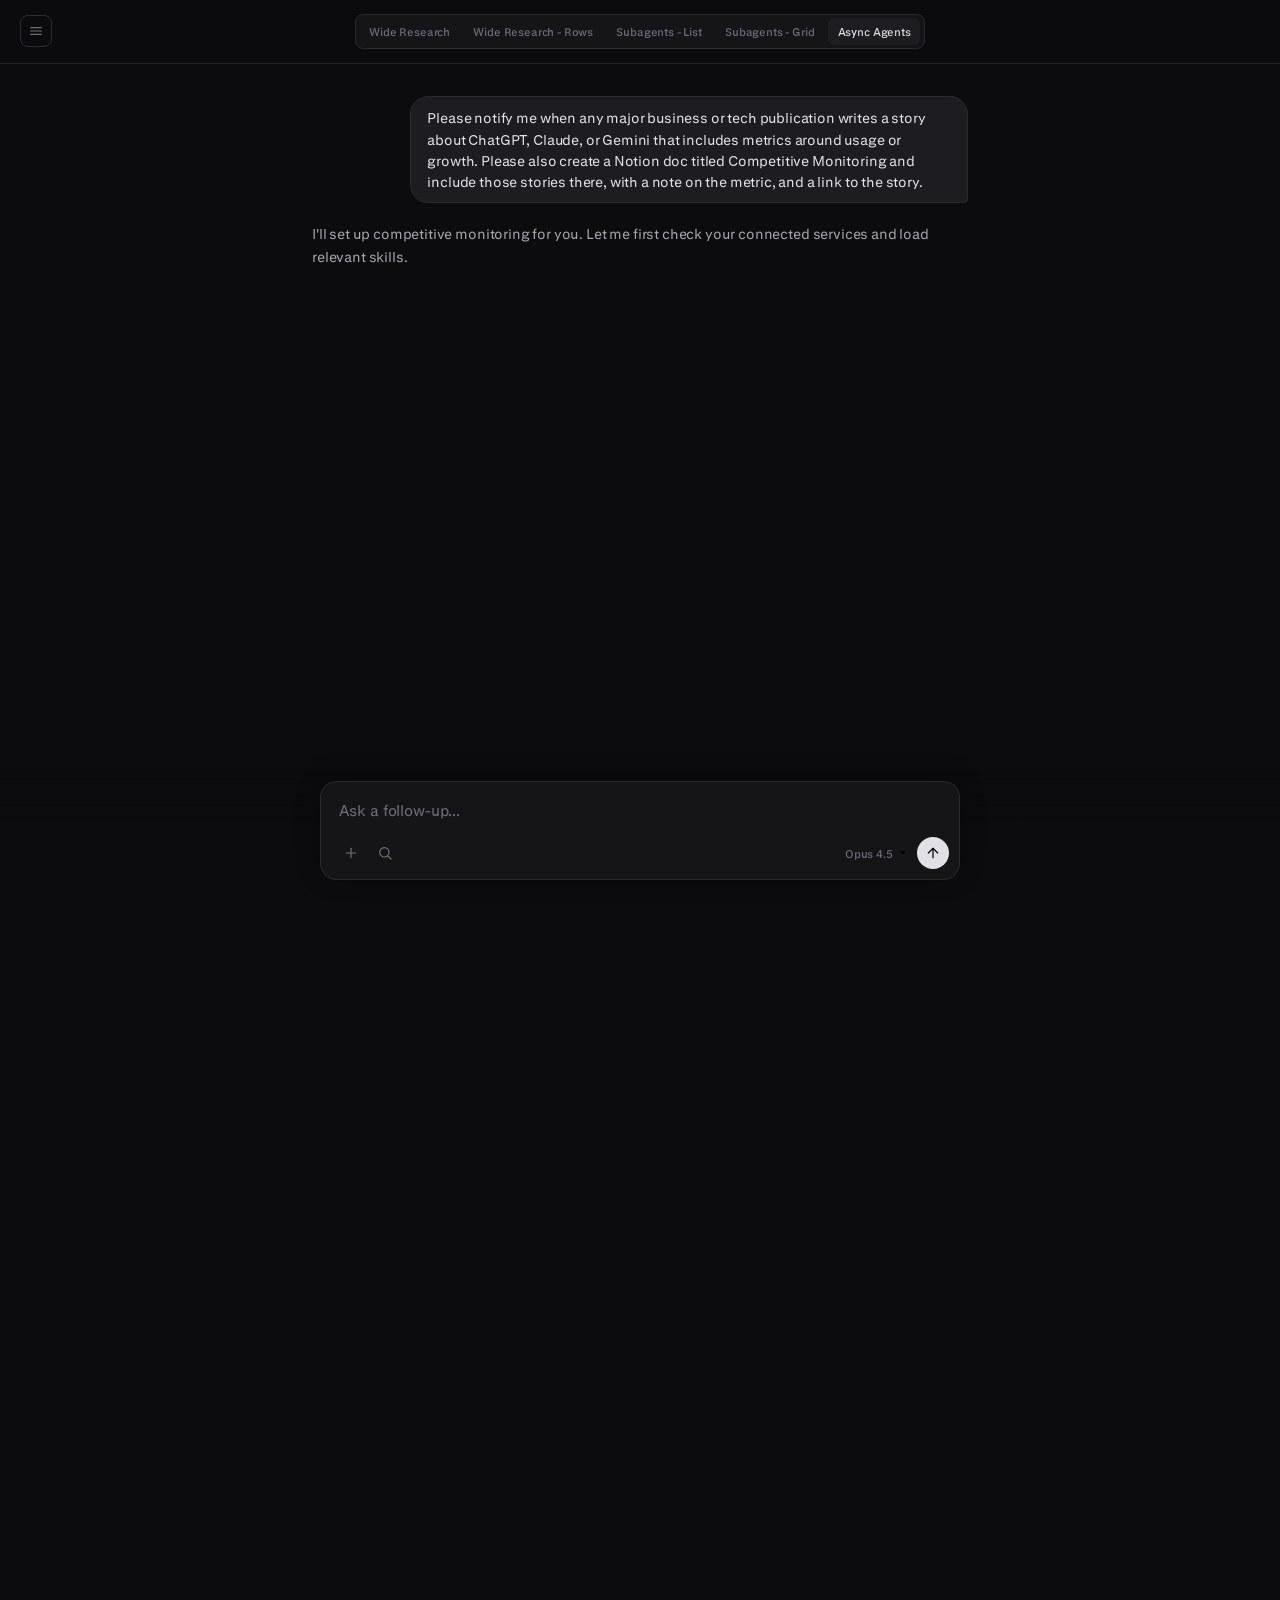
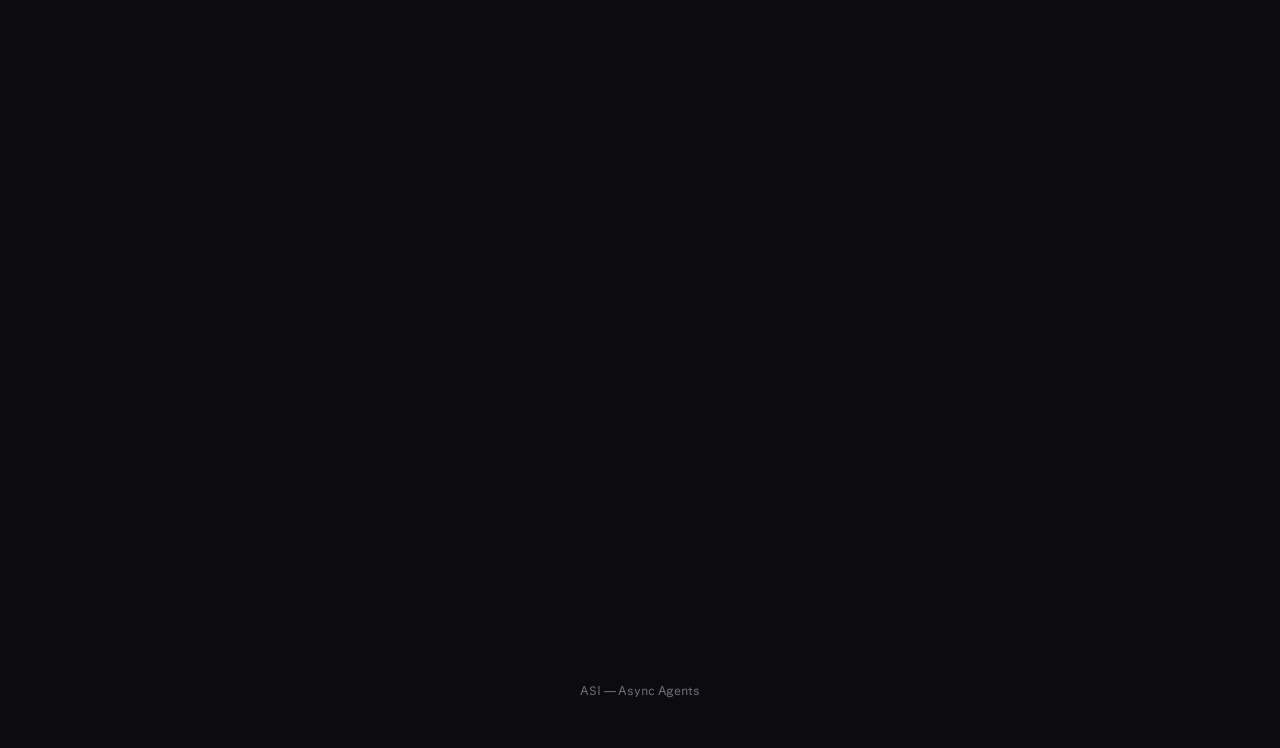
==== asi-async.html @ 95da2f2d "Initial commit: AGI animations project Static site with ASI animation variants, custom Perplexity fo" ====
<!DOCTYPE html>
<html lang="en">
<head>
  <meta charset="UTF-8">
  <meta name="viewport" content="width=device-width, initial-scale=1.0">
  <title>ASI — Async Agents</title>
  <link rel="stylesheet" href="css/styles.css">
  <style>
    :root {
      --bg: #0c0c0f;
      --surface: #151518;
      --surface-raised: #1c1c21;
      --border: #2a2a32;
      --border-subtle: #222228;
      --text: #e0e0e6;
      --text-secondary: #a4a4b0;
      --text-muted: #6e6e80;
      --green: #3dba72;
      --green-text: #6dcea0;
      --accent: #b8b8c0;
      --font-body: 'PPLX Sans', -apple-system, BlinkMacSystemFont, sans-serif;
      --font-mono: 'PPLX Mono', 'SF Mono', monospace;
    }

    *, *::before, *::after { margin: 0; padding: 0; box-sizing: border-box; }

    body {
      font-family: var(--font-body);
      letter-spacing: -0.01em;
      background: var(--bg);
      color: var(--text);
      line-height: 1.6;
      -webkit-font-smoothing: antialiased;
    }

    /* --- Nav Bar --- */
    .asi-topbar {
      position: fixed; top: 0; left: 0; right: 0; z-index: 100;
      display: flex; align-items: center; justify-content: center;
      padding: 0.85rem 1.25rem;
      background: rgba(12, 12, 15, 0.85);
      backdrop-filter: blur(12px); -webkit-backdrop-filter: blur(12px);
      border-bottom: 1px solid var(--border-subtle);
    }
    .menu-btn {
      width: 32px; height: 32px;
      display: flex; align-items: center; justify-content: center;
      background: none; border: 1px solid var(--border);
      border-radius: 8px; cursor: pointer; padding: 0;
      transition: border-color 0.15s ease;
    }
    .menu-btn:hover { border-color: var(--text-muted); }
    .menu-btn svg {
      width: 16px; height: 16px;
      stroke: var(--text-muted); fill: none;
      stroke-width: 1.8; stroke-linecap: round; stroke-linejoin: round;
    }
    .menu-dropdown {
      position: absolute;
      top: calc(100% + 0.5rem); left: 0;
      background: var(--surface); border: 1px solid var(--border);
      border-radius: 10px; padding: 0.35rem;
      display: flex; flex-direction: column; min-width: 160px;
      opacity: 0; transform: translateY(-4px); pointer-events: none;
      transition: opacity 0.2s ease, transform 0.2s ease;
      box-shadow: 0 8px 24px rgba(0,0,0,0.4);
      z-index: 200;
    }
    .menu-dropdown.open { opacity: 1; transform: translateY(0); pointer-events: auto; }
    .menu-dropdown a {
      font-size: 0.78rem; font-weight: 500;
      color: var(--text-secondary); text-decoration: none;
      padding: 0.5rem 0.65rem; border-radius: 6px;
      transition: background 0.12s ease, color 0.12s ease;
    }
    .menu-dropdown a:hover { background: var(--surface-raised); color: var(--text); }
    .view-toggle { display: flex; gap: 0.25rem; background: var(--surface); border: 1px solid var(--border); border-radius: 8px; padding: 0.2rem; }
    .view-toggle a { font-size: 0.68rem; font-weight: 500; color: var(--text-muted); text-decoration: none; padding: 0.3rem 0.6rem; border-radius: 6px; transition: color 0.15s ease, background 0.15s ease; }
    .view-toggle a:hover { color: var(--text-secondary); }
    .view-toggle a.active { background: var(--surface-raised); color: var(--text); }

    /* --- Layout --- */
    .asi-container { max-width: 720px; margin: 0 auto; padding: 6rem 2rem 12rem; }

    /* --- Phase visibility --- */
    .phase { opacity: 0; transform: translateY(8px); transition: opacity 0.5s ease, transform 0.5s ease; pointer-events: none; }
    .phase.visible { opacity: 1; transform: translateY(0); pointer-events: auto; }
    .phase + .phase { margin-top: 1.25rem; }

    /* --- Chat Bubble (user, right-aligned) --- */
    .chat-bubble-row { display: flex; justify-content: flex-end; }
    .chat-bubble {
      background: var(--surface-raised); border: 1px solid var(--border);
      border-radius: 18px 18px 4px 18px; padding: 0.65rem 1rem; max-width: 85%;
      font-size: 0.88rem; font-weight: 400; line-height: 1.5; color: var(--text);
    }
    .chat-bubble.reply { font-size: 0.82rem; padding: 0.5rem 0.85rem; max-width: 60%; }

    /* --- Agent Message (left-aligned text blocks) --- */
    .agent-msg {
      font-size: 0.85rem; line-height: 1.65; color: var(--text-secondary);
    }
    .agent-msg p { margin: 0.35rem 0; }
    .agent-msg p:first-child { margin-top: 0; }
    .agent-msg strong { color: var(--text); font-weight: 600; }

    /* --- Agent Group (CoT) --- */
    .agent-group {
      opacity: 0; transform: translateY(6px);
      transition: opacity 0.35s ease, transform 0.35s ease;
    }
    .agent-group.visible { opacity: 1; transform: translateY(0); }
    .agent-group.completed { opacity: 0.45; transition: opacity 0.5s ease; }
    .agent-group-header {
      display: flex; align-items: center; gap: 0.45rem;
      padding: 0.5rem 0; font-size: 0.82rem; cursor: pointer; position: relative;
    }
    .ag-spinner-wrap {
      width: 16px; display: flex; align-items: center; justify-content: center;
      flex-shrink: 0; transition: opacity 0.3s ease;
    }
    .ag-check {
      color: var(--green); font-weight: 600; font-size: 0.78rem;
      width: 16px; text-align: center; flex-shrink: 0;
      opacity: 0; position: absolute; transition: opacity 0.3s ease;
    }
    .agent-group.completed .ag-check { opacity: 1; position: static; }
    .agent-group.completed .ag-spinner-wrap { opacity: 0; width: 0; overflow: hidden; }
    .ag-label { font-weight: 600; color: var(--text); }
    .agent-group.visible:not(.completed) .ag-label {
      background: linear-gradient(90deg,
        var(--text) 0%, var(--text) 35%,
        var(--text-muted) 50%,
        var(--text) 65%, var(--text) 100%);
      background-size: 300% 100%;
      -webkit-background-clip: text; background-clip: text;
      -webkit-text-fill-color: transparent;
      animation: textShimmer 2.4s linear infinite;
    }
    .agent-group.completed .ag-label {
      background: none; -webkit-text-fill-color: var(--text); animation: none;
    }
    .ag-task {
      color: var(--text-muted); flex: 1; min-width: 0;
      overflow: hidden; text-overflow: ellipsis; white-space: nowrap;
    }
    .ag-chevron {
      width: 12px; height: 12px; stroke: var(--text-muted); fill: none;
      stroke-width: 2; stroke-linecap: round; stroke-linejoin: round;
      flex-shrink: 0; transition: transform 0.3s cubic-bezier(0.4, 0, 0.2, 1);
    }
    .agent-group.expanded .ag-chevron { transform: rotate(90deg); }

    .agent-group-body {
      margin-left: 7px; padding-left: 1rem;
      border-left: 1px solid var(--border);
      display: grid; grid-template-rows: 0fr; opacity: 0;
      transition: grid-template-rows 0.4s ease, opacity 0.35s ease, padding 0.4s ease;
      padding-top: 0; padding-bottom: 0;
    }
    .agent-group-body-inner { overflow: hidden; }
    .agent-group.expanded .agent-group-body {
      grid-template-rows: 1fr; opacity: 1;
      padding-top: 0.15rem; padding-bottom: 0.4rem;
    }
    .agent-group.completed .agent-group-body { opacity: 0.6; }

    .ag-step {
      display: flex; align-items: center; gap: 0.4rem;
      padding: 0.2rem 0; font-size: 0.75rem;
      opacity: 0; transition: opacity 0.3s ease; position: relative;
    }
    .ag-step.visible { opacity: 1; }
    .ag-step.completed { opacity: 0.5; }
    .ag-step-spinner-wrap {
      width: 14px; display: flex; align-items: center; justify-content: center;
      flex-shrink: 0; transition: opacity 0.3s ease;
    }
    .ag-step-check {
      color: var(--green); font-weight: 600; font-size: 0.72rem;
      width: 14px; text-align: center; flex-shrink: 0;
      opacity: 0; position: absolute; transition: opacity 0.3s ease;
    }
    .ag-step.completed .ag-step-check { opacity: 1; position: static; }
    .ag-step.completed .ag-step-spinner-wrap { opacity: 0; width: 0; overflow: hidden; }
    .ag-step-text { font-family: var(--font-mono); color: var(--text-muted); }

    /* --- Auth Card --- */
    .auth-card {
      background: var(--surface); border: 1px solid var(--border);
      border-radius: 12px; padding: 1rem 1.15rem;
    }
    .auth-card p {
      font-size: 0.82rem; line-height: 1.55; color: var(--text-secondary);
      margin: 0 0 0.65rem;
    }
    .auth-card-btn {
      display: inline-flex; align-items: center; gap: 0.4rem;
      font-size: 0.78rem; font-weight: 600; color: var(--text);
      background: var(--surface-raised); border: 1px solid var(--border);
      border-radius: 8px; padding: 0.5rem 1rem; cursor: pointer;
      transition: border-color 0.15s ease, background 0.15s ease;
      margin-bottom: 0.75rem;
    }
    .auth-card-btn:hover { border-color: var(--text-muted); }
    .auth-card-btn svg {
      width: 14px; height: 14px; stroke: var(--text-muted); fill: none;
      stroke-width: 2; stroke-linecap: round; stroke-linejoin: round;
    }
    .auth-card-btn.connected { border-color: var(--green); color: var(--green-text); }
    .auth-card-btn.connected .auth-btn-check { display: inline; }
    .auth-card-btn .auth-btn-check { display: none; color: var(--green); font-weight: 600; font-size: 0.78rem; }
    .auth-card-list {
      font-size: 0.75rem; color: var(--text-muted); line-height: 1.6;
      margin: 0; padding-left: 1rem; list-style: none;
    }
    .auth-card-list li { position: relative; padding-left: 0.25rem; margin: 0.2rem 0; }
    .auth-card-list li::before { content: '\2022'; position: absolute; left: -0.75rem; color: var(--border); }

    /* --- Sleep / Pause Indicator --- */
    .sleep-indicator {
      display: flex; align-items: center; gap: 0.5rem;
      padding: 0.65rem 0.85rem;
      background: var(--surface); border: 1px solid var(--border);
      border-radius: 10px; font-size: 0.75rem;
    }
    .sleep-indicator-icon {
      width: 20px; height: 20px; flex-shrink: 0;
      display: flex; align-items: center; justify-content: center;
    }
    .sleep-indicator-icon svg {
      width: 14px; height: 14px;
      stroke: var(--text-muted); fill: none;
      stroke-width: 1.8; stroke-linecap: round; stroke-linejoin: round;
    }
    .sleep-indicator-text {
      font-family: var(--font-mono); color: var(--text-muted); font-size: 0.72rem;
    }
    .sleep-indicator-text em { font-style: normal; color: var(--text-secondary); }

    /* --- Metrics Block --- */
    .metrics-block {
      background: var(--surface); border: 1px solid var(--border);
      border-radius: 10px; padding: 0.75rem 0.95rem;
    }
    .metrics-title {
      font-size: 0.72rem; font-weight: 600; color: var(--text-secondary);
      margin-bottom: 0.4rem; text-transform: uppercase; letter-spacing: 0.04em;
    }
    .metrics-row {
      display: flex; align-items: baseline; gap: 0.5rem;
      padding: 0.2rem 0; font-size: 0.78rem;
    }
    .metrics-label { font-weight: 600; color: var(--text); min-width: 70px; }
    .metrics-value { color: var(--text-muted); font-family: var(--font-mono); font-size: 0.72rem; }

    /* --- Time Break --- */
    .time-break {
      display: flex; align-items: center; justify-content: center; gap: 0.5rem;
      padding: 2rem 0; color: var(--text-muted); font-size: 0.68rem;
      font-family: var(--font-mono);
    }
    .time-break::before, .time-break::after { content: ''; width: 40px; height: 1px; background: var(--border); }

    /* --- Unread Divider --- */
    .unread-divider {
      display: flex; align-items: center; gap: 0.75rem; margin: 0.5rem 0;
    }
    .unread-divider::before, .unread-divider::after { content: ''; flex: 1; height: 1px; background: #3d6b99; }
    .unread-badge {
      font-size: 0.68rem; font-weight: 600; color: #7aafdf; white-space: nowrap;
      padding: 0.2rem 0.6rem; border-radius: 10px;
      background: rgba(61, 107, 153, 0.15); border: 1px solid rgba(61, 107, 153, 0.3);
    }

    /* --- Timestamp Header --- */
    .timestamp-header {
      font-size: 0.68rem; font-weight: 500; color: var(--text-muted);
      font-family: var(--font-mono); padding: 0.5rem 0 0.25rem; letter-spacing: 0.02em;
    }

    /* --- Agent Entry Header (wake) --- */
    .agent-entry-header {
      display: flex; align-items: center; gap: 0.5rem; margin-bottom: 0.35rem;
    }
    .agent-avatar {
      width: 22px; height: 22px; border-radius: 6px;
      background: var(--surface-raised); border: 1px solid var(--border);
      display: flex; align-items: center; justify-content: center;
    }
    .agent-avatar svg { width: 12px; height: 12px; stroke: var(--text-muted); fill: none; stroke-width: 2; stroke-linecap: round; stroke-linejoin: round; }
    .agent-entry-name { font-size: 0.75rem; font-weight: 600; color: var(--text); }
    .agent-entry-badge {
      font-size: 0.58rem; font-weight: 500; color: var(--green-text);
      background: rgba(61, 186, 114, 0.1); border: 1px solid rgba(61, 186, 114, 0.2);
      border-radius: 4px; padding: 0.08rem 0.3rem;
    }

    /* --- Document Artifact --- */
    .doc-artifact {
      background: var(--surface); border: 1px solid var(--border);
      border-radius: 14px; overflow: hidden;
      transition: border-color 0.2s ease; cursor: pointer;
    }
    .doc-artifact:hover { border-color: var(--text-muted); }
    .doc-artifact-header {
      display: flex; align-items: center; gap: 0.65rem;
      padding: 0.85rem 1rem; border-bottom: 1px solid var(--border);
    }
    .doc-artifact-icon {
      width: 36px; height: 36px; border-radius: 8px;
      background: #2b2b35; display: flex; align-items: center; justify-content: center; flex-shrink: 0;
    }
    .doc-artifact-icon svg { width: 18px; height: 18px; fill: var(--text-secondary); }
    .doc-artifact-meta { flex: 1; min-width: 0; }
    .doc-artifact-title { font-size: 0.82rem; font-weight: 600; color: var(--text); line-height: 1.3; }
    .doc-artifact-subtitle { font-size: 0.68rem; color: var(--text-muted); margin-top: 0.1rem; }
    .doc-artifact-open {
      font-size: 0.68rem; font-weight: 500; color: var(--text-muted);
      padding: 0.3rem 0.6rem; border: 1px solid var(--border); border-radius: 6px;
      background: transparent; cursor: pointer; flex-shrink: 0;
      transition: color 0.15s ease, border-color 0.15s ease;
    }
    .doc-artifact-open:hover { color: var(--text-secondary); border-color: var(--text-muted); }
    .doc-artifact-preview {
      padding: 1rem 1.15rem 1.15rem; max-height: 280px;
      overflow: hidden; position: relative;
    }
    .doc-artifact-preview::after {
      content: ''; position: absolute; bottom: 0; left: 0; right: 0;
      height: 60px; background: linear-gradient(to top, var(--surface) 10%, transparent);
      pointer-events: none;
    }
    .doc-preview-content { font-size: 0.75rem; line-height: 1.7; color: var(--text-secondary); }
    .doc-preview-content h4 { font-size: 0.82rem; font-weight: 600; color: var(--text); margin: 0 0 0.35rem; }
    .doc-preview-content p { margin: 0.35rem 0; }
    .doc-preview-content .doc-table {
      width: 100%; border-collapse: collapse; margin: 0.5rem 0; font-size: 0.7rem;
    }
    .doc-preview-content .doc-table th {
      text-align: left; padding: 0.35rem 0.5rem; font-weight: 600;
      color: var(--text-muted); border-bottom: 1px solid var(--border);
      font-size: 0.65rem; text-transform: uppercase; letter-spacing: 0.04em;
    }
    .doc-preview-content .doc-table td {
      padding: 0.3rem 0.5rem; border-bottom: 1px solid var(--border-subtle);
      color: var(--text-secondary); font-size: 0.72rem;
    }
    .doc-preview-content .doc-table td:first-child { color: var(--text); font-weight: 500; }
    .doc-preview-content .metric-highlight {
      color: var(--green-text); font-family: var(--font-mono); font-size: 0.7rem;
    }

    /* --- Answer (blur-reveal) --- */
    .answer-text { font-size: 0.85rem; line-height: 1.7; color: var(--text-secondary); }
    .answer-text .word { display: inline; animation: wordReveal 0.25s ease-out forwards; }
    @keyframes wordReveal { from { opacity: 0; filter: blur(4px); } to { opacity: 1; filter: blur(0); } }
    .answer-text strong { color: var(--text); font-weight: 600; }

    /* --- Bottom Search Bar --- */
    .search-bar {
      position: fixed; bottom: 0; left: 0; right: 0; z-index: 100;
      padding: 0.75rem 1.25rem 1.25rem;
      background: linear-gradient(to top, var(--bg) 60%, transparent);
      display: flex; justify-content: center;
    }
    .search-bar-inner {
      width: 100%; max-width: 640px;
      background: var(--surface); border: 1px solid var(--border);
      border-radius: 16px; display: flex; flex-direction: column;
      box-shadow: 0 -4px 24px rgba(0,0,0,0.3);
    }
    .search-bar-input { flex: 1; padding: 0.9rem 1.1rem 0.5rem; }
    .search-bar-input input {
      width: 100%; border: none; background: transparent;
      font-family: var(--font-body); font-size: 0.92rem;
      color: var(--text); outline: none; letter-spacing: -0.01em;
    }
    .search-bar-input input::placeholder { color: var(--text-muted); }
    .search-bar-footer { display: flex; align-items: center; justify-content: space-between; padding: 0.45rem 0.6rem 0.6rem 1rem; }
    .search-bar-left { display: flex; align-items: center; gap: 0.35rem; }
    .search-bar-right { display: flex; align-items: center; gap: 0.5rem; }
    .sb-icon-btn { width: 28px; height: 28px; display: flex; align-items: center; justify-content: center; border: none; background: transparent; color: var(--text-muted); cursor: pointer; border-radius: 50%; padding: 0; transition: color 0.15s ease, background 0.15s ease; }
    .sb-icon-btn svg { width: 16px; height: 16px; stroke: currentColor; fill: none; stroke-width: 1.8; stroke-linecap: round; stroke-linejoin: round; }
    .sb-icon-btn:hover { color: var(--text-secondary); background: var(--surface-raised); }
    .sb-model { font-size: 0.68rem; font-weight: 500; color: var(--text-muted); display: flex; align-items: center; gap: 0.3rem; cursor: pointer; }
    .sb-submit { width: 32px; height: 32px; border-radius: 50%; background: var(--text); color: var(--bg); border: none; display: flex; align-items: center; justify-content: center; cursor: pointer; transition: opacity 0.15s ease; flex-shrink: 0; }
    .sb-submit svg { width: 16px; height: 16px; stroke: currentColor; fill: none; stroke-width: 2; stroke-linecap: round; stroke-linejoin: round; }
    .sb-submit:hover { opacity: 0.8; }

    .asi-footer { text-align: center; padding: 3rem 2rem; color: var(--text-muted); font-size: 0.72rem; }

    @keyframes textShimmer { 0% { background-position: 200% 50%; } 100% { background-position: -100% 50%; } }

    @media (max-width: 640px) {
      .asi-container { padding: 4rem 1.25rem 6rem; }
      .chat-bubble { font-size: 0.82rem; max-width: 92%; }
    }
  </style>
</head>
<body>

  <nav class="asi-topbar">
    <div style="position: absolute; left: 1.25rem; top: 50%; transform: translateY(-50%);">
      <button class="menu-btn" id="menu-btn" aria-label="Menu">
        <svg viewBox="0 0 24 24"><line x1="4" y1="7" x2="20" y2="7"/><line x1="4" y1="12" x2="20" y2="12"/><line x1="4" y1="17" x2="20" y2="17"/></svg>
      </button>
      <div class="menu-dropdown" id="menu-dropdown">
        <a href="components.html">Components</a>
        <a href="asi-v0-scope.html">ASI Experience</a>
      </div>
    </div>
    <div class="view-toggle">
      <a href="asi-v0-scope.html">Wide Research</a>
      <a href="asi-v0-rows.html">Wide Research - Rows</a>
      <a href="asi.html">Subagents - List</a>
      <a href="asi-mega.html">Subagents - Grid</a>
      <a href="asi-async.html" class="active">Async Agents</a>
    </div>
  </nav>

  <div class="asi-container">

    <!-- Phase 1: User Query -->
    <div class="phase" id="p-query">
      <div class="chat-bubble-row">
        <div class="chat-bubble">Please notify me when any major business or tech publication writes a story about ChatGPT, Claude, or Gemini that includes metrics around usage or growth. Please also create a Notion doc titled Competitive Monitoring and include those stories there, with a note on the metric, and a link to the story.</div>
      </div>
    </div>

    <!-- Phase 2: Agent initial response -->
    <div class="phase" id="p-agent-1">
      <div class="agent-msg">
        <p>I'll set up competitive monitoring for you. Let me first check your connected services and load relevant skills.</p>
      </div>
    </div>

    <!-- Phase 3: Check tools agent group -->
    <div class="phase" id="p-ag-tools">
      <div class="agent-group" id="ag-tools">
        <div class="agent-group-header" onclick="this.parentElement.classList.toggle('expanded')">
          <span class="ag-spinner-wrap"><span class="loader text-spinner sm" data-spinner="braille" style="font-size:0.8rem; color: var(--text-muted); width:16px; height:16px;"></span></span>
          <span class="ag-check">&#x2713;</span>
          <span class="ag-label">Setup</span>
          <span class="ag-task">Checking connected services</span>
          <svg class="ag-chevron" viewBox="0 0 24 24"><polyline points="9 6 15 12 9 18"/></svg>
        </div>
        <div class="agent-group-body"><div class="agent-group-body-inner">
          <div class="ag-step" id="ag-tools-s1"><span class="ag-step-spinner-wrap"><span class="loader text-spinner sm" data-spinner="braille" style="font-size:0.65rem; color: var(--text-muted); width:12px; height:12px;"></span></span><span class="ag-step-check">&#x2713;</span><span class="ag-step-text">Checking which apps are connected</span></div>
          <div class="ag-step" id="ag-tools-s2"><span class="ag-step-spinner-wrap"><span class="loader text-spinner sm" data-spinner="braille" style="font-size:0.65rem; color: var(--text-muted); width:12px; height:12px;"></span></span><span class="ag-step-check">&#x2713;</span><span class="ag-step-text">Notion isn't connected yet — need to request access</span></div>
        </div></div>
      </div>
    </div>

    <!-- Phase 4: Auth interstitial -->
    <div class="phase" id="p-auth">
      <div class="auth-card">
        <p>I need access to Notion to create the monitoring doc. Please connect your account:</p>
        <button class="auth-card-btn" id="auth-btn">
          <svg viewBox="0 0 24 24"><rect x="3" y="11" width="18" height="11" rx="2" ry="2"/><path d="M7 11V7a5 5 0 0 1 10 0v4"/></svg>
          <span id="auth-btn-text">Login to Notion</span>
          <span class="auth-btn-check">&#x2713;</span>
        </button>
        <ul class="auth-card-list">
          <li>Create and edit pages in your workspace</li>
          <li>Read workspace content for monitoring updates</li>
        </ul>
      </div>
    </div>

    <!-- Phase 5: User reply -->
    <div class="phase" id="p-user-reply">
      <div class="chat-bubble-row">
        <div class="chat-bubble reply">Done, I connected</div>
      </div>
    </div>

    <!-- Phase 6: Confirm auth agent group -->
    <div class="phase" id="p-ag-auth">
      <div class="agent-group" id="ag-auth">
        <div class="agent-group-header" onclick="this.parentElement.classList.toggle('expanded')">
          <span class="ag-spinner-wrap"><span class="loader text-spinner sm" data-spinner="braille" style="font-size:0.8rem; color: var(--text-muted); width:16px; height:16px;"></span></span>
          <span class="ag-check">&#x2713;</span>
          <span class="ag-label">Auth</span>
          <span class="ag-task">Verifying your connected apps</span>
          <svg class="ag-chevron" viewBox="0 0 24 24"><polyline points="9 6 15 12 9 18"/></svg>
        </div>
        <div class="agent-group-body"><div class="agent-group-body-inner">
          <div class="ag-step" id="ag-auth-s1"><span class="ag-step-spinner-wrap"><span class="loader text-spinner sm" data-spinner="braille" style="font-size:0.65rem; color: var(--text-muted); width:12px; height:12px;"></span></span><span class="ag-step-check">&#x2713;</span><span class="ag-step-text">Re-checking connected apps</span></div>
          <div class="ag-step" id="ag-auth-s2"><span class="ag-step-spinner-wrap"><span class="loader text-spinner sm" data-spinner="braille" style="font-size:0.65rem; color: var(--text-muted); width:12px; height:12px;"></span></span><span class="ag-step-check">&#x2713;</span><span class="ag-step-text">Confirmed Notion and Slack are both connected</span></div>
          <div class="ag-step" id="ag-auth-s3"><span class="ag-step-spinner-wrap"><span class="loader text-spinner sm" data-spinner="braille" style="font-size:0.65rem; color: var(--text-muted); width:12px; height:12px;"></span></span><span class="ag-step-check">&#x2713;</span><span class="ag-step-text">Loading the research assistant skill</span></div>
        </div></div>
      </div>
    </div>

    <!-- Phase 7: Research agent group -->
    <div class="phase" id="p-ag-research">
      <div class="agent-group" id="ag-research">
        <div class="agent-group-header" onclick="this.parentElement.classList.toggle('expanded')">
          <span class="ag-spinner-wrap"><span class="loader text-spinner sm" data-spinner="braille" style="font-size:0.8rem; color: var(--text-muted); width:16px; height:16px;"></span></span>
          <span class="ag-check">&#x2713;</span>
          <span class="ag-label">Research</span>
          <span class="ag-task">Finding stories with usage metrics</span>
          <svg class="ag-chevron" viewBox="0 0 24 24"><polyline points="9 6 15 12 9 18"/></svg>
        </div>
        <div class="agent-group-body"><div class="agent-group-body-inner">
          <div class="ag-step" id="ag-res-s1"><span class="ag-step-spinner-wrap"><span class="loader text-spinner sm" data-spinner="braille" style="font-size:0.65rem; color: var(--text-muted); width:12px; height:12px;"></span></span><span class="ag-step-check">&#x2713;</span><span class="ag-step-text">Searching for recent ChatGPT, Claude, and Gemini stories with usage metrics</span></div>
          <div class="ag-step" id="ag-res-s2"><span class="ag-step-spinner-wrap"><span class="loader text-spinner sm" data-spinner="braille" style="font-size:0.65rem; color: var(--text-muted); width:12px; height:12px;"></span></span><span class="ag-step-check">&#x2713;</span><span class="ag-step-text">Found 4 relevant stories with growth data</span></div>
          <div class="ag-step" id="ag-res-s3"><span class="ag-step-spinner-wrap"><span class="loader text-spinner sm" data-spinner="braille" style="font-size:0.65rem; color: var(--text-muted); width:12px; height:12px;"></span></span><span class="ag-step-check">&#x2713;</span><span class="ag-step-text">Reading Reuters — AI chatbot market share breakdown</span></div>
          <div class="ag-step" id="ag-res-s4"><span class="ag-step-spinner-wrap"><span class="loader text-spinner sm" data-spinner="braille" style="font-size:0.65rem; color: var(--text-muted); width:12px; height:12px;"></span></span><span class="ag-step-check">&#x2713;</span><span class="ag-step-text">Reading The Information — Claude enterprise adoption</span></div>
          <div class="ag-step" id="ag-res-s5"><span class="ag-step-spinner-wrap"><span class="loader text-spinner sm" data-spinner="braille" style="font-size:0.65rem; color: var(--text-muted); width:12px; height:12px;"></span></span><span class="ag-step-check">&#x2713;</span><span class="ag-step-text">Reading Sensor Tower — Gemini growth numbers</span></div>
        </div></div>
      </div>
    </div>

    <!-- Phase 8: Create Notion + notify agent group -->
    <div class="phase" id="p-ag-create">
      <div class="agent-group" id="ag-create">
        <div class="agent-group-header" onclick="this.parentElement.classList.toggle('expanded')">
          <span class="ag-spinner-wrap"><span class="loader text-spinner sm" data-spinner="braille" style="font-size:0.8rem; color: var(--text-muted); width:16px; height:16px;"></span></span>
          <span class="ag-check">&#x2713;</span>
          <span class="ag-label">Create</span>
          <span class="ag-task">Setting up Notion doc and notifications</span>
          <svg class="ag-chevron" viewBox="0 0 24 24"><polyline points="9 6 15 12 9 18"/></svg>
        </div>
        <div class="agent-group-body"><div class="agent-group-body-inner">
          <div class="ag-step" id="ag-cr-s1"><span class="ag-step-spinner-wrap"><span class="loader text-spinner sm" data-spinner="braille" style="font-size:0.65rem; color: var(--text-muted); width:12px; height:12px;"></span></span><span class="ag-step-check">&#x2713;</span><span class="ag-step-text">Creating Notion page — "Competitive Monitoring"</span></div>
          <div class="ag-step" id="ag-cr-s2"><span class="ag-step-spinner-wrap"><span class="loader text-spinner sm" data-spinner="braille" style="font-size:0.65rem; color: var(--text-muted); width:12px; height:12px;"></span></span><span class="ag-step-check">&#x2713;</span><span class="ag-step-text">Adding 4 stories with metrics and source links</span></div>
          <div class="ag-step" id="ag-cr-s3"><span class="ag-step-spinner-wrap"><span class="loader text-spinner sm" data-spinner="braille" style="font-size:0.65rem; color: var(--text-muted); width:12px; height:12px;"></span></span><span class="ag-step-check">&#x2713;</span><span class="ag-step-text">Sending you a Slack DM with the highlights</span></div>
          <div class="ag-step" id="ag-cr-s4"><span class="ag-step-spinner-wrap"><span class="loader text-spinner sm" data-spinner="braille" style="font-size:0.65rem; color: var(--text-muted); width:12px; height:12px;"></span></span><span class="ag-step-check">&#x2713;</span><span class="ag-step-text">Scheduling next check in 24 hours</span></div>
        </div></div>
      </div>
    </div>

    <!-- Phase 9: Summary -->
    <div class="phase" id="p-summary">
      <div class="answer-text" id="summary-text"></div>
    </div>

    <!-- Phase 10: Document Artifact -->
    <div class="phase" id="p-artifact">
      <div class="doc-artifact">
        <div class="doc-artifact-header">
          <div class="doc-artifact-icon">
            <svg viewBox="0 0 24 24" xmlns="http://www.w3.org/2000/svg"><path d="M6 2C4.9 2 4 2.9 4 4v16c0 1.1.9 2 2 2h12c1.1 0 2-.9 2-2V8l-6-6H6zm7 1.5L18.5 9H13V3.5zM7 13h10v1.5H7V13zm0 3h10v1.5H7V16zm0 3h7v1.5H7V19zm0-9h4v1.5H7V10z"/></svg>
          </div>
          <div class="doc-artifact-meta">
            <div class="doc-artifact-title">Competitive Monitoring</div>
            <div class="doc-artifact-subtitle">Notion &middot; 4 stories &middot; Updated just now</div>
          </div>
          <button class="doc-artifact-open">Open</button>
        </div>
        <div class="doc-artifact-preview">
          <div class="doc-preview-content">
            <h4>AI Chatbot Competitive Landscape — Usage &amp; Growth Metrics</h4>
            <p>Tracking stories from major publications that cite specific usage or growth numbers for ChatGPT, Claude, and Gemini.</p>
            <table class="doc-table">
              <thead>
                <tr><th>Source</th><th>Product</th><th>Metric</th><th>Date</th></tr>
              </thead>
              <tbody>
                <tr><td>Reuters</td><td>ChatGPT</td><td><span class="metric-highlight">878M monthly users</span>, 64.5% market share</td><td>Jan 28</td></tr>
                <tr><td>The Information</td><td>Claude</td><td><span class="metric-highlight">30M MAU</span>, 70% Fortune 100 adoption</td><td>Jan 26</td></tr>
                <tr><td>Sensor Tower</td><td>Gemini</td><td><span class="metric-highlight">450M MAU</span>, 49% growth in 12 weeks</td><td>Jan 24</td></tr>
                <tr><td>Bloomberg</td><td>ChatGPT</td><td><span class="metric-highlight">$2B annualized revenue</span>, 300M weekly active</td><td>Jan 22</td></tr>
              </tbody>
            </table>
          </div>
        </div>
      </div>
    </div>

    <!-- Phase 11: Metrics quick view -->
    <div class="phase" id="p-metrics">
      <div class="metrics-block">
        <div class="metrics-title">Today's Key Metrics</div>
        <div class="metrics-row"><span class="metrics-label">ChatGPT</span><span class="metrics-value">878M users, 64.5% market share</span></div>
        <div class="metrics-row"><span class="metrics-label">Claude</span><span class="metrics-value">30M MAU, 29% enterprise share, 70% Fortune 100 adoption</span></div>
        <div class="metrics-row"><span class="metrics-label">Gemini</span><span class="metrics-value">450M MAU, 21.5% market share, 49% growth in 12 weeks</span></div>
      </div>
    </div>

    <!-- Phase 12: Sleep -->
    <div class="phase" id="p-sleep-1">
      <div class="sleep-indicator">
        <div class="sleep-indicator-icon">
          <svg viewBox="0 0 24 24"><path d="M21 12.79A9 9 0 1 1 11.21 3 7 7 0 0 0 21 12.79z"/></svg>
        </div>
        <div class="sleep-indicator-text">Monitoring paused — <em>resuming tomorrow at 9:01 PM</em></div>
      </div>
    </div>

    <!-- Phase 13: Time Break -->
    <div class="phase" id="p-timebreak">
      <div class="time-break">24 hours later</div>
    </div>

    <!-- Phase 14: Unread Divider -->
    <div class="phase" id="p-unread">
      <div class="unread-divider">
        <span class="unread-badge">New</span>
      </div>
    </div>

    <!-- Phase 15: Agent Wake -->
    <div class="phase" id="p-wake">
      <div class="timestamp-header">9:02 PM CST — January 31, 2026</div>
      <div class="agent-entry-header">
        <div class="agent-avatar">
          <svg viewBox="0 0 24 24"><circle cx="12" cy="8" r="4"/><path d="M20 21a8 8 0 1 0-16 0"/></svg>
        </div>
        <span class="agent-entry-name">Monitoring Agent</span>
        <span class="agent-entry-badge">Auto-resumed</span>
      </div>
    </div>

    <!-- Phase 16: Wake agent group -->
    <div class="phase" id="p-ag-wake">
      <div class="agent-group" id="ag-wake">
        <div class="agent-group-header" onclick="this.parentElement.classList.toggle('expanded')">
          <span class="ag-spinner-wrap"><span class="loader text-spinner sm" data-spinner="braille" style="font-size:0.8rem; color: var(--text-muted); width:16px; height:16px;"></span></span>
          <span class="ag-check">&#x2713;</span>
          <span class="ag-label">Scan</span>
          <span class="ag-task">Looking for new stories since yesterday</span>
          <svg class="ag-chevron" viewBox="0 0 24 24"><polyline points="9 6 15 12 9 18"/></svg>
        </div>
        <div class="agent-group-body"><div class="agent-group-body-inner">
          <div class="ag-step" id="ag-wk-s1"><span class="ag-step-spinner-wrap"><span class="loader text-spinner sm" data-spinner="braille" style="font-size:0.65rem; color: var(--text-muted); width:12px; height:12px;"></span></span><span class="ag-step-check">&#x2713;</span><span class="ag-step-text">Searching for new stories from the last 24 hours</span></div>
          <div class="ag-step" id="ag-wk-s2"><span class="ag-step-spinner-wrap"><span class="loader text-spinner sm" data-spinner="braille" style="font-size:0.65rem; color: var(--text-muted); width:12px; height:12px;"></span></span><span class="ag-step-check">&#x2713;</span><span class="ag-step-text">Found 1 new story — Gemini growing 5x faster than ChatGPT</span></div>
          <div class="ag-step" id="ag-wk-s3"><span class="ag-step-spinner-wrap"><span class="loader text-spinner sm" data-spinner="braille" style="font-size:0.65rem; color: var(--text-muted); width:12px; height:12px;"></span></span><span class="ag-step-check">&#x2713;</span><span class="ag-step-text">Reading Sensor Tower report on Gemini vs ChatGPT growth</span></div>
          <div class="ag-step" id="ag-wk-s4"><span class="ag-step-spinner-wrap"><span class="loader text-spinner sm" data-spinner="braille" style="font-size:0.65rem; color: var(--text-muted); width:12px; height:12px;"></span></span><span class="ag-step-check">&#x2713;</span><span class="ag-step-text">Adding entry to Competitive Monitoring doc</span></div>
          <div class="ag-step" id="ag-wk-s5"><span class="ag-step-spinner-wrap"><span class="loader text-spinner sm" data-spinner="braille" style="font-size:0.65rem; color: var(--text-muted); width:12px; height:12px;"></span></span><span class="ag-step-check">&#x2713;</span><span class="ag-step-text">Sending you a Slack notification</span></div>
          <div class="ag-step" id="ag-wk-s6"><span class="ag-step-spinner-wrap"><span class="loader text-spinner sm" data-spinner="braille" style="font-size:0.65rem; color: var(--text-muted); width:12px; height:12px;"></span></span><span class="ag-step-check">&#x2713;</span><span class="ag-step-text">Scheduling next check in 24 hours</span></div>
        </div></div>
      </div>
    </div>

    <!-- Phase 17: Wake summary -->
    <div class="phase" id="p-wake-summary">
      <div class="answer-text" id="wake-summary-text"></div>
    </div>

    <!-- Phase 18: Updated document artifact -->
    <div class="phase" id="p-artifact-2">
      <div class="doc-artifact">
        <div class="doc-artifact-header">
          <div class="doc-artifact-icon">
            <svg viewBox="0 0 24 24" xmlns="http://www.w3.org/2000/svg"><path d="M6 2C4.9 2 4 2.9 4 4v16c0 1.1.9 2 2 2h12c1.1 0 2-.9 2-2V8l-6-6H6zm7 1.5L18.5 9H13V3.5zM7 13h10v1.5H7V13zm0 3h10v1.5H7V16zm0 3h7v1.5H7V19zm0-9h4v1.5H7V10z"/></svg>
          </div>
          <div class="doc-artifact-meta">
            <div class="doc-artifact-title">Competitive Monitoring</div>
            <div class="doc-artifact-subtitle">Notion &middot; 5 stories &middot; 1 new entry added</div>
          </div>
          <button class="doc-artifact-open">Open</button>
        </div>
        <div class="doc-artifact-preview">
          <div class="doc-preview-content">
            <h4>AI Chatbot Competitive Landscape — Usage &amp; Growth Metrics</h4>
            <table class="doc-table">
              <thead>
                <tr><th>Source</th><th>Product</th><th>Metric</th><th>Date</th></tr>
              </thead>
              <tbody>
                <tr style="background: rgba(61, 186, 114, 0.04);"><td style="color: var(--green-text);">Sensor Tower <span style="font-size:0.6rem; opacity:0.7;">NEW</span></td><td>Gemini</td><td><span class="metric-highlight">5x faster growth</span> vs ChatGPT (30% vs ~6%)</td><td>Jan 31</td></tr>
                <tr><td>Reuters</td><td>ChatGPT</td><td><span class="metric-highlight">878M monthly users</span>, 64.5% market share</td><td>Jan 28</td></tr>
                <tr><td>The Information</td><td>Claude</td><td><span class="metric-highlight">30M MAU</span>, 70% Fortune 100 adoption</td><td>Jan 26</td></tr>
                <tr><td>Sensor Tower</td><td>Gemini</td><td><span class="metric-highlight">450M MAU</span>, 49% growth in 12 weeks</td><td>Jan 24</td></tr>
                <tr><td>Bloomberg</td><td>ChatGPT</td><td><span class="metric-highlight">$2B annualized revenue</span>, 300M weekly active</td><td>Jan 22</td></tr>
              </tbody>
            </table>
          </div>
        </div>
      </div>
    </div>

    <!-- Phase 19: Slack notification confirmation -->
    <div class="phase" id="p-slack-2">
      <div class="agent-msg">
        <p>I've updated the Notion doc and sent you a Slack notification with the new finding. Continuing daily checks.</p>
      </div>
    </div>

    <!-- Phase 20: Second sleep -->
    <div class="phase" id="p-sleep-2">
      <div class="sleep-indicator">
        <div class="sleep-indicator-icon">
          <svg viewBox="0 0 24 24"><path d="M21 12.79A9 9 0 1 1 11.21 3 7 7 0 0 0 21 12.79z"/></svg>
        </div>
        <div class="sleep-indicator-text">Monitoring paused — <em>resuming tomorrow at 9:02 PM</em></div>
      </div>
    </div>

  </div>

  <div class="search-bar">
    <div class="search-bar-inner">
      <div class="search-bar-input"><input type="text" placeholder="Ask a follow-up..."></div>
      <div class="search-bar-footer">
        <div class="search-bar-left">
          <button class="sb-icon-btn" title="Attach"><svg viewBox="0 0 24 24"><line x1="12" y1="5" x2="12" y2="19"/><line x1="5" y1="12" x2="19" y2="12"/></svg></button>
          <button class="sb-icon-btn" title="Search"><svg viewBox="0 0 24 24"><circle cx="11" cy="11" r="7"/><line x1="16.5" y1="16.5" x2="21" y2="21"/></svg></button>
        </div>
        <div class="search-bar-right">
          <span class="sb-model">Opus 4.5 <svg viewBox="0 0 24 24" style="width:12px; height:12px;"><polyline points="6 9 12 15 18 9"/></svg></span>
          <button class="sb-submit"><svg viewBox="0 0 24 24"><line x1="12" y1="19" x2="12" y2="5"/><polyline points="5 12 12 5 19 12"/></svg></button>
        </div>
      </div>
    </div>
  </div>

  <footer class="asi-footer">ASI — Async Agents</footer>

  <script src="js/main.js"></script>
  <script>
    // --- Timeline Engine ---
    const timers = [];
    function schedule(delay, fn) { timers.push(setTimeout(fn, delay)); }
    function clearAll() { timers.forEach(t => clearTimeout(t)); timers.length = 0; }

    // --- Smooth auto-scroll ---
    let autoScroll = true;
    let scrollRaf = null;
    window.addEventListener('wheel', () => { autoScroll = false; if (scrollRaf) { cancelAnimationFrame(scrollRaf); scrollRaf = null; } }, { passive: true });
    window.addEventListener('touchmove', () => { autoScroll = false; if (scrollRaf) { cancelAnimationFrame(scrollRaf); scrollRaf = null; } }, { passive: true });

    function scrollIntoView(el) {
      if (!autoScroll || !el) return;
      const rect = el.getBoundingClientRect();
      const targetY = window.scrollY + rect.top - window.innerHeight * 0.45;
      const startY = window.scrollY;
      const diff = targetY - startY;
      if (Math.abs(diff) < 2) return;
      const duration = Math.min(1200, Math.max(600, Math.abs(diff) * 0.8));
      const startTime = performance.now();
      function ease(t) { return t < 0.5 ? 4 * t * t * t : 1 - Math.pow(-2 * t + 2, 3) / 2; }
      function step(now) {
        if (!autoScroll) return;
        const elapsed = now - startTime;
        const progress = Math.min(elapsed / duration, 1);
        window.scrollTo(0, startY + diff * ease(progress));
        if (progress < 1) { scrollRaf = requestAnimationFrame(step); }
        else { scrollRaf = null; }
      }
      if (scrollRaf) cancelAnimationFrame(scrollRaf);
      scrollRaf = requestAnimationFrame(step);
    }

    function show(id) {
      const el = document.getElementById(id);
      if (el) { el.classList.add('visible'); scrollIntoView(el); }
    }

    // --- Agent group helpers ---
    function showGroup(id) {
      const el = document.getElementById(id);
      if (el) { el.classList.add('visible', 'expanded'); scrollIntoView(el); }
    }
    function completeGroup(id) {
      const el = document.getElementById(id);
      if (el) { el.classList.add('completed'); }
    }
    function showStep(id) {
      const el = document.getElementById(id);
      if (el) { el.classList.add('visible'); scrollIntoView(el); }
    }
    function completeStep(id) {
      const el = document.getElementById(id);
      if (el) el.classList.add('completed');
    }

    function fadeIn(id) {
      const el = document.getElementById(id);
      if (el) { el.style.opacity = '1'; scrollIntoView(el); }
    }

    // --- Blur-reveal word streamer ---
    function streamWords(targetId, text, wordDelay) {
      wordDelay = wordDelay || 38;
      const el = document.getElementById(targetId);
      if (!el) return;
      el.innerHTML = '';
      const words = text.split(' ');
      words.forEach(function(w, i) {
        schedule(i * wordDelay, function() {
          const span = document.createElement('span');
          span.className = 'word';
          span.innerHTML = w + ' ';
          el.appendChild(span);
          scrollIntoView(el);
        });
      });
    }

    // --- Run ---
    function run() {
      clearAll();
      autoScroll = true;
      window.scrollTo({ top: 0, behavior: 'smooth' });

      // Reset all phases
      document.querySelectorAll('.phase').forEach(el => el.classList.remove('visible'));
      document.querySelectorAll('.agent-group').forEach(el => {
        el.classList.remove('visible', 'expanded', 'completed');
      });
      document.querySelectorAll('.ag-step').forEach(el => {
        el.classList.remove('visible', 'completed');
      });
      // Reset auth button
      const authBtn = document.getElementById('auth-btn');
      authBtn.classList.remove('connected');
      document.getElementById('auth-btn-text').textContent = 'Login to Notion';
      // Reset summary text
      document.getElementById('summary-text').innerHTML = '';
      document.getElementById('wake-summary-text').innerHTML = '';

      // ========== USER QUERY ==========
      show('p-query');

      // ========== AGENT INTRO ==========
      schedule(1200, () => show('p-agent-1'));

      // ========== SETUP AGENT GROUP (check tools) ==========
      schedule(2500, () => {
        show('p-ag-tools');
        showGroup('ag-tools');
        schedule(400, () => showStep('ag-tools-s1'));
        schedule(1500, () => { completeStep('ag-tools-s1'); showStep('ag-tools-s2'); });
        schedule(2800, () => { completeStep('ag-tools-s2'); completeGroup('ag-tools'); });
      });

      // ========== AUTH CARD ==========
      schedule(6000, () => show('p-auth'));

      // ========== LOGIN BUTTON CONNECTED ==========
      schedule(9000, () => {
        authBtn.classList.add('connected');
        document.getElementById('auth-btn-text').textContent = 'Connected';
      });

      // ========== USER REPLY ==========
      schedule(10000, () => show('p-user-reply'));

      // ========== AUTH VERIFY AGENT GROUP ==========
      schedule(11500, () => {
        show('p-ag-auth');
        showGroup('ag-auth');
        schedule(400, () => showStep('ag-auth-s1'));
        schedule(1200, () => { completeStep('ag-auth-s1'); showStep('ag-auth-s2'); });
        schedule(2200, () => { completeStep('ag-auth-s2'); showStep('ag-auth-s3'); });
        schedule(3200, () => { completeStep('ag-auth-s3'); completeGroup('ag-auth'); });
      });

      // ========== RESEARCH AGENT GROUP ==========
      schedule(16500, () => {
        show('p-ag-research');
        showGroup('ag-research');
        schedule(400, () => showStep('ag-res-s1'));
        schedule(2000, () => { completeStep('ag-res-s1'); showStep('ag-res-s2'); });
        schedule(3200, () => { completeStep('ag-res-s2'); showStep('ag-res-s3'); });
        schedule(4500, () => { completeStep('ag-res-s3'); showStep('ag-res-s4'); });
        schedule(5800, () => { completeStep('ag-res-s4'); showStep('ag-res-s5'); });
        schedule(7000, () => { completeStep('ag-res-s5'); completeGroup('ag-research'); });
      });

      // ========== CREATE NOTION + NOTIFY AGENT GROUP ==========
      schedule(24500, () => {
        show('p-ag-create');
        showGroup('ag-create');
        schedule(400, () => showStep('ag-cr-s1'));
        schedule(1800, () => { completeStep('ag-cr-s1'); showStep('ag-cr-s2'); });
        schedule(3500, () => { completeStep('ag-cr-s2'); showStep('ag-cr-s3'); });
        schedule(5000, () => { completeStep('ag-cr-s3'); showStep('ag-cr-s4'); });
        schedule(6200, () => { completeStep('ag-cr-s4'); completeGroup('ag-create'); });
      });

      // ========== SUMMARY (blur-reveal) ==========
      schedule(32000, () => {
        show('p-summary');
        streamWords('summary-text',
          "<strong>Done.</strong> I've set up competitive monitoring for ChatGPT, Claude, and Gemini. I found 4 stories with usage/growth metrics today, created the <strong>Competitive Monitoring</strong> Notion doc with all entries, and sent you a Slack DM with the key highlights. I'll check every 24 hours for new stories from major business and tech publications.",
          36
        );
      });

      // ========== DOCUMENT ARTIFACT ==========
      schedule(34500, () => show('p-artifact'));

      // ========== METRICS + SLEEP ==========
      schedule(35500, () => show('p-metrics'));
      schedule(36500, () => show('p-sleep-1'));

      // ========== TIME BREAK ==========
      schedule(40000, () => show('p-timebreak'));

      // ========== UNREAD ==========
      schedule(42500, () => show('p-unread'));

      // ========== AGENT WAKE ==========
      schedule(45000, () => {
        show('p-wake');
        schedule(800, () => {
          show('p-ag-wake');
          showGroup('ag-wake');
          schedule(400, () => showStep('ag-wk-s1'));
          schedule(2000, () => { completeStep('ag-wk-s1'); showStep('ag-wk-s2'); });
          schedule(3500, () => { completeStep('ag-wk-s2'); showStep('ag-wk-s3'); });
          schedule(5000, () => { completeStep('ag-wk-s3'); showStep('ag-wk-s4'); });
          schedule(6500, () => { completeStep('ag-wk-s4'); showStep('ag-wk-s5'); });
          schedule(7800, () => { completeStep('ag-wk-s5'); showStep('ag-wk-s6'); });
          schedule(9000, () => { completeStep('ag-wk-s6'); completeGroup('ag-wake'); });
        });
      });

      // ========== WAKE SUMMARY (blur-reveal) ==========
      schedule(56500, () => {
        show('p-wake-summary');
        streamWords('wake-summary-text',
          "<strong>Found 1 new story.</strong> Sensor Tower reports Gemini's MAU grew 5x faster than ChatGPT — 30% growth vs ~6% between Aug–Nov 2025. This is significant competitive intelligence worth flagging.",
          36
        );
      });

      // ========== UPDATED DOC ARTIFACT ==========
      schedule(59500, () => show('p-artifact-2'));

      // ========== SLACK CONFIRMATION ==========
      schedule(60500, () => show('p-slack-2'));

      // ========== SECOND SLEEP ==========
      schedule(62000, () => show('p-sleep-2'));

      // ========== REPLAY ==========
      schedule(74000, () => run());
    }

    // --- Start ---
    if (typeof startAllSpinners === 'function') startAllSpinners();
    run();

    // --- Menu toggle ---
    const menuBtn = document.getElementById('menu-btn');
    const menuDropdown = document.getElementById('menu-dropdown');
    menuBtn.addEventListener('click', (e) => {
      e.stopPropagation();
      menuDropdown.classList.toggle('open');
    });
    document.addEventListener('click', () => {
      menuDropdown.classList.remove('open');
    });
  </script>
</body>
</html>
---- css/styles.css ----
/* ============================================
   Unicode Step Spinners — Styles
   ============================================ */

@font-face {
  font-family: 'PPLX Sans';
  src: url('../fonts/PPLX-Sans-Beta-v0-VF.woff2') format('woff2');
  font-weight: 100 900;
  font-style: normal;
  font-display: swap;
}

@font-face {
  font-family: 'PPLX Mono';
  src: url('../fonts/PPLX-Mono-Beta-v0-VF.woff2') format('woff2');
  font-weight: 100 900;
  font-style: normal;
  font-display: swap;
}

@font-face {
  font-family: 'PPLX Serif';
  src: url('../fonts/PPLX-Serif-Beta-v0-VF.woff2') format('woff2');
  font-weight: 100 900;
  font-style: normal;
  font-display: swap;
}

@font-face {
  font-family: 'PPLX Serif';
  src: url('../fonts/PPLX-Serif-Italic-Beta-v0-VF.woff2') format('woff2');
  font-weight: 100 900;
  font-style: italic;
  font-display: swap;
}

*, *::before, *::after {
  margin: 0;
  padding: 0;
  box-sizing: border-box;
}

:root {
  --color-bg: #f6f6f9;
  --color-text: #1a1a2e;
  --color-text-muted: #888;
  --color-accent: #b0b0b8;
  --color-green: #4ade80;

  --panel-bg: #1a1a1e;
  --panel-text: #d4d4d8;
  --panel-muted: #71717a;
  --panel-border: #27272a;

  --light-bg: #ffffff;
  --light-text: #18181b;
  --light-muted: #a1a1aa;
  --light-border: #e4e4e7;

  --font-body: 'PPLX Sans', -apple-system, BlinkMacSystemFont, sans-serif;
  --tracking-body: -0.01em;
  --font-mono: 'PPLX Mono', 'SF Mono', monospace;
}

html { scroll-behavior: smooth; }

body {
  font-family: var(--font-body);
  letter-spacing: var(--tracking-body);
  background: var(--color-bg);
  color: var(--color-text);
  line-height: 1.6;
  -webkit-font-smoothing: antialiased;
}

/* --- Header --- */
.header {
  text-align: center;
  padding: 5rem 2rem 3rem;
}

.header h1 {
  font-size: 2.2rem;
  font-weight: 600;
  letter-spacing: -0.03em;
}

.header p {
  margin-top: 0.5rem;
  color: var(--color-text-muted);
  font-size: 1rem;
}

/* --- Showcase --- */
.showcase {
  max-width: 1100px;
  margin: 0 auto;
  padding: 0 2rem 4rem;
  display: flex;
  flex-direction: column;
  gap: 2.5rem;
}

/* --- Section Headings --- */
.section-heading {
  font-size: 0.75rem;
  font-weight: 500;
  text-transform: uppercase;
  letter-spacing: 0.1em;
  color: var(--color-text-muted);
  margin-top: 1rem;
  padding-bottom: 0.5rem;
  border-bottom: 1px solid #e0e0e6;
}

/* --- Section --- */
.indicator-section {
  display: flex;
  flex-direction: column;
  gap: 0.75rem;
}

.indicator-meta h2 {
  font-size: 1.1rem;
  font-weight: 600;
  letter-spacing: -0.02em;
}

.indicator-meta p {
  font-size: 0.85rem;
  color: var(--color-text-muted);
  margin-top: 0.15rem;
}

/* Frames preview: shows all characters in the sequence */
.frames-preview {
  display: inline-block;
  margin-top: 0.4rem;
  font-family: var(--font-mono);
  font-size: 0.8rem;
  color: var(--color-text-muted);
  background: #eeeef3;
  padding: 0.25rem 0.6rem;
  border-radius: 4px;
  letter-spacing: 0.15em;
}

/* --- Demo Panel --- */
.demo-panel {
  border-radius: 12px;
  padding: 1.5rem 1.75rem;
  border: 1px solid var(--panel-border);
}

.demo-panel.dark {
  background: var(--panel-bg);
  color: var(--panel-text);
}

.demo-panel.light {
  background: var(--light-bg);
  color: var(--light-text);
  border-color: var(--light-border);
}

.demo-panel.light .step-type {
  color: var(--light-muted);
}

.demo-panel.light .step-label {
  color: var(--light-text);
}

.demo-panel.light .step.child .step-label {
  color: var(--light-muted);
}

.demo-panel.light .step.completed .step-label {
  color: var(--light-muted);
}

.demo-panel.light .step-icon {
  color: var(--light-muted);
}

.demo-panel.light .loader.text-spinner {
  color: #52525b;
}

.demo-panel.large {
  min-height: 300px;
}

/* --- Side-by-side panel pair --- */
.panel-pair {
  display: grid;
  grid-template-columns: 1fr 1fr;
  gap: 1rem;
}

@media (max-width: 640px) {
  .panel-pair {
    grid-template-columns: 1fr;
  }
}

/* --- Square spinner grid --- */
.spinner-grid {
  display: grid;
  grid-template-columns: repeat(auto-fill, minmax(140px, 1fr));
  gap: 1rem;
}

.spinner-tile {
  aspect-ratio: 1;
  border-radius: 10px;
  display: flex;
  flex-direction: column;
  align-items: center;
  justify-content: center;
  gap: 0.6rem;
}

.spinner-tile.dark {
  background: var(--panel-bg);
  border: 1px solid var(--panel-border);
}

.spinner-tile.light {
  background: var(--light-bg);
  border: 1px solid var(--light-border);
}

.spinner-tile .loader.text-spinner {
  font-size: 1.6rem;
  width: auto;
  min-width: 24px;
  height: auto;
  line-height: 1.2;
  letter-spacing: 0.05em;
}

.spinner-tile.dark .loader.text-spinner {
  color: #d4d4d8;
}

.spinner-tile.light .loader.text-spinner {
  color: #3f3f46;
}

.spinner-tile .spinner-tile-label {
  font-size: 0.7rem;
  font-weight: 500;
  text-transform: uppercase;
  letter-spacing: 0.05em;
}

.spinner-tile.dark .spinner-tile-label {
  color: var(--panel-muted);
}

.spinner-tile.light .spinner-tile-label {
  color: var(--light-muted);
}

/* --- 3×3 Dot Grid --- */
.dot-grid {
  display: grid;
  grid-template-columns: repeat(3, 1fr);
  grid-template-rows: repeat(3, 1fr);
  gap: 2px;
  width: 14px;
  height: 14px;
  flex-shrink: 0;
}

.dot-grid .dot {
  width: 100%;
  aspect-ratio: 1;
  border-radius: 50%;
  background: var(--panel-muted);
  opacity: 0.18;
}

.dot-grid .dot.on {
  opacity: 1;
}

.demo-panel.light .dot-grid .dot {
  background: var(--light-muted);
}

/* Shimmer on dot-grid (dark) — sweep matches textShimmer 2.4s */
.demo-panel.dark .step.active .dot-grid .dot.on {
  animation: dotShimmerDark 2.4s ease-in-out infinite;
}

/* Column 2 (children 2, 5, 8) */
.demo-panel.dark .step.active .dot-grid .dot.on:nth-child(3n-1) {
  animation-delay: 0.25s;
}
/* Column 3 (children 3, 6, 9) */
.demo-panel.dark .step.active .dot-grid .dot.on:nth-child(3n) {
  animation-delay: 0.5s;
}

@keyframes dotShimmerDark {
  0%, 30%  { background: #71717a; }
  42%      { background: #f4f4f5; }
  55%, 100% { background: #71717a; }
}

/* Shimmer on dot-grid (light) — sweep matches textShimmer 2.4s */
.demo-panel.light .step.active .dot-grid .dot.on {
  animation: dotShimmerLight 2.4s ease-in-out infinite;
}

.demo-panel.light .step.active .dot-grid .dot.on:nth-child(3n-1) {
  animation-delay: 0.25s;
}
.demo-panel.light .step.active .dot-grid .dot.on:nth-child(3n) {
  animation-delay: 0.5s;
}

@keyframes dotShimmerLight {
  0%, 30%  { background: #a1a1aa; }
  42%      { background: #18181b; }
  55%, 100% { background: #a1a1aa; }
}

.dot-grid.sm {
  width: 10px;
  height: 10px;
  gap: 1px;
}

/* --- 9×9 Dot Grid --- */
.dot-grid.g9 {
  grid-template-columns: repeat(9, 1fr);
  grid-template-rows: repeat(9, 1fr);
  width: 22px;
  height: 22px;
  gap: 1px;
}

/* 9-col shimmer sweep (dark + light) — stagger by column */
.dot-grid.g9 .dot.on:nth-child(9n+2) { animation-delay: 0.06s !important; }
.dot-grid.g9 .dot.on:nth-child(9n+3) { animation-delay: 0.12s !important; }
.dot-grid.g9 .dot.on:nth-child(9n+4) { animation-delay: 0.18s !important; }
.dot-grid.g9 .dot.on:nth-child(9n+5) { animation-delay: 0.24s !important; }
.dot-grid.g9 .dot.on:nth-child(9n+6) { animation-delay: 0.30s !important; }
.dot-grid.g9 .dot.on:nth-child(9n+7) { animation-delay: 0.36s !important; }
.dot-grid.g9 .dot.on:nth-child(9n+8) { animation-delay: 0.42s !important; }
.dot-grid.g9 .dot.on:nth-child(9n)   { animation-delay: 0.48s !important; }

/* --- Steps --- */
.step-list {
  display: flex;
  flex-direction: column;
  gap: 0.1rem;
}

.step {
  display: flex;
  align-items: center;
  gap: 0.6rem;
  padding: 0.35rem 0;
  font-size: 0.9rem;
  line-height: 1.4;
  position: relative;
}

.step.child {
  padding-left: 2rem;
  font-size: 0.85rem;
}

.step-type {
  color: var(--panel-muted);
  font-size: 0.85rem;
}

/* --- Text shimmer on spinner + label (dark panels) --- */
.demo-panel.dark .step.active .loader.text-spinner {
  background: linear-gradient(
    90deg,
    #a1a1aa 0%, #a1a1aa 35%, #f4f4f5 50%, #a1a1aa 65%, #a1a1aa 100%
  );
  background-size: 300% 100%;
  -webkit-background-clip: text;
  background-clip: text;
  -webkit-text-fill-color: transparent;
  animation: textShimmer 2.4s linear infinite;
}

.demo-panel.dark .step.active .step-type {
  background: linear-gradient(
    90deg,
    #71717a 0%, #71717a 35%, #d4d4d8 50%, #71717a 65%, #71717a 100%
  );
  background-size: 300% 100%;
  -webkit-background-clip: text;
  background-clip: text;
  -webkit-text-fill-color: transparent;
  animation: textShimmer 2.4s linear infinite;
}

/* --- Text shimmer on spinner + label (light panels) --- */
.demo-panel.light .step.active .loader.text-spinner {
  background: linear-gradient(
    90deg,
    #71717a 0%, #71717a 35%, #18181b 50%, #71717a 65%, #71717a 100%
  );
  background-size: 300% 100%;
  -webkit-background-clip: text;
  background-clip: text;
  -webkit-text-fill-color: transparent;
  animation: textShimmer 2.4s linear infinite;
}

.demo-panel.light .step.active .step-type {
  background: linear-gradient(
    90deg,
    #a1a1aa 0%, #a1a1aa 35%, #3f3f46 50%, #a1a1aa 65%, #a1a1aa 100%
  );
  background-size: 300% 100%;
  -webkit-background-clip: text;
  background-clip: text;
  -webkit-text-fill-color: transparent;
  animation: textShimmer 2.4s linear infinite;
}

@keyframes textShimmer {
  0% { background-position: 200% 50%; }
  100% { background-position: -100% 50%; }
}

.step-label {
  color: var(--panel-text);
}

.step-label.mono, .step .mono {
  font-family: var(--font-mono);
  font-size: 0.8rem;
}

.step.child .step-label {
  color: var(--panel-muted);
}

.step.completed .step-label {
  color: var(--panel-muted);
}

.step-icon {
  font-size: 0.85rem;
  width: 18px;
  text-align: center;
  flex-shrink: 0;
  color: var(--panel-muted);
}

.step-icon.check {
  color: var(--color-green);
  font-weight: 600;
}

/* --- Text Spinner (universal) --- */
.loader.text-spinner {
  display: inline-flex;
  align-items: center;
  justify-content: center;
  width: 24px;
  height: 24px;
  flex-shrink: 0;
  font-family: var(--font-mono);
  font-size: 1rem;
  line-height: 1;
  text-align: center;
  white-space: nowrap;
  color: var(--color-accent);
}

.loader.text-spinner.sm {
  width: 18px;
  height: 18px;
}

.loader.text-spinner.wide {
  /* overridden by JS auto-sizing */
}

/* --- Step appear --- */
.step.appear {
  animation: stepSlideIn 0.3s ease forwards;
}

@keyframes stepSlideIn {
  from { opacity: 0; transform: translateY(6px); }
  to { opacity: 1; transform: translateY(0); }
}

/* --- Footer --- */
.footer {
  text-align: center;
  padding: 3rem 2rem;
  color: var(--color-text-muted);
  font-size: 0.8rem;
}

/* --- Responsive --- */
@media (max-width: 640px) {
  .header { padding: 3rem 1.5rem 2rem; }
  .header h1 { font-size: 1.6rem; }
  .showcase { padding: 0 1rem 3rem; gap: 2rem; }
  .demo-panel { padding: 1.25rem; }
}
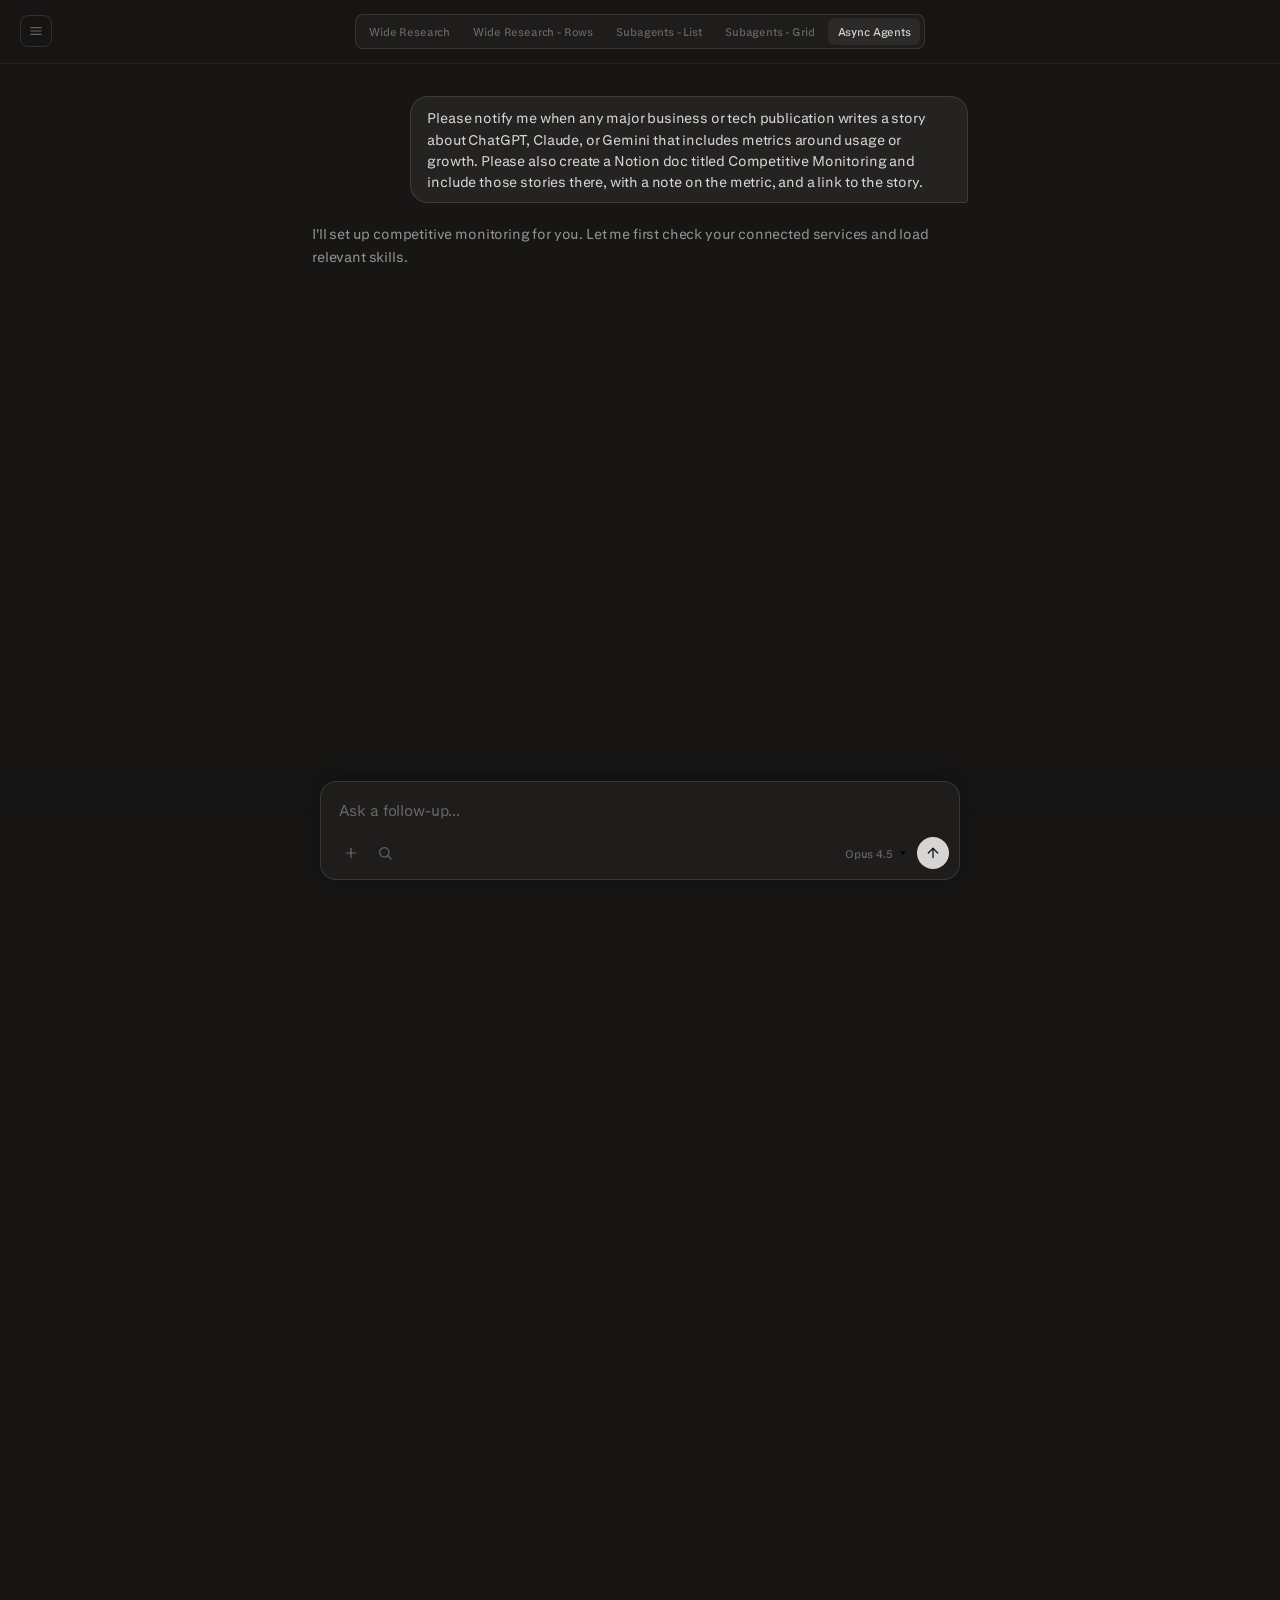
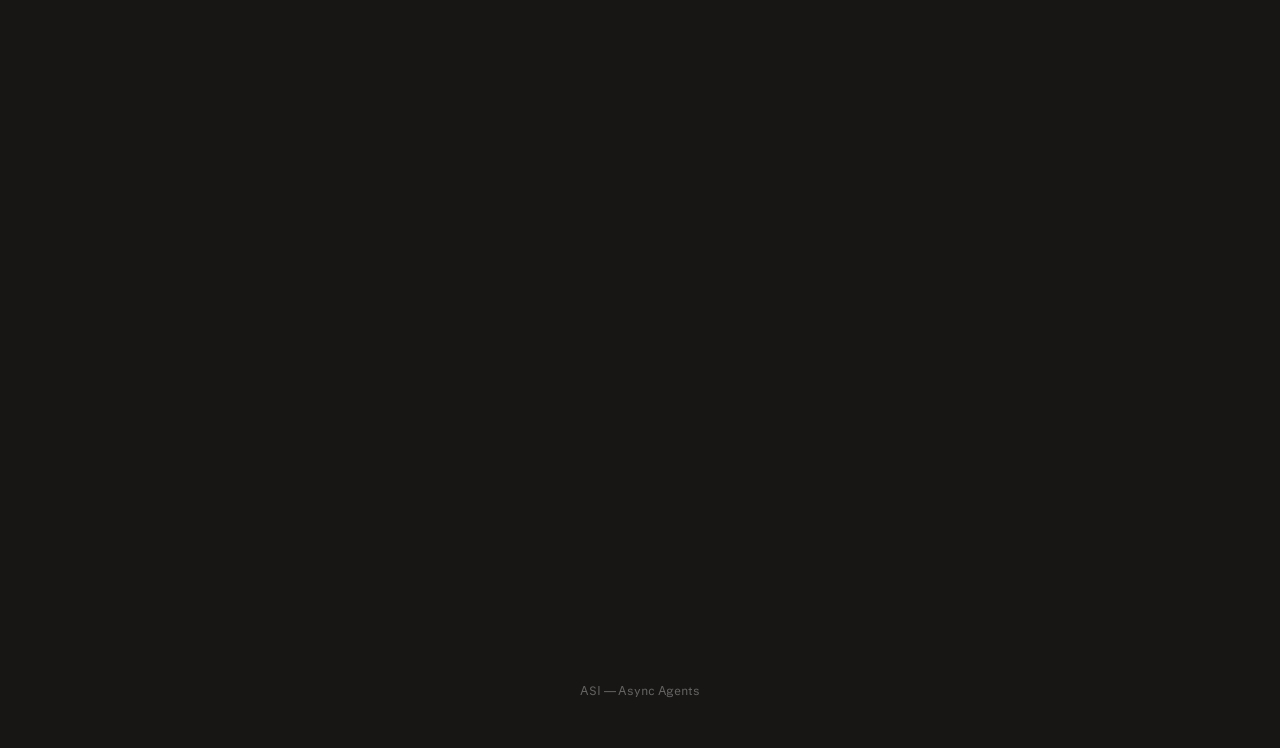
==== commit 9b4957cf: "Update theme and styling across all prototype pages Co-Authored-By: Claude Opus 4.6 (1M context) <no" ====
--- a/asi-async.html
+++ b/asi-async.html
@@ -1,27 +1,12 @@
 <!DOCTYPE html>
-<html lang="en">
+<html lang="en" data-theme="dark">
 <head>
   <meta charset="UTF-8">
   <meta name="viewport" content="width=device-width, initial-scale=1.0">
   <title>ASI — Async Agents</title>
   <link rel="stylesheet" href="css/styles.css">
+  <link rel="stylesheet" href="css/theme.css">
   <style>
-    :root {
-      --bg: #0c0c0f;
-      --surface: #151518;
-      --surface-raised: #1c1c21;
-      --border: #2a2a32;
-      --border-subtle: #222228;
-      --text: #e0e0e6;
-      --text-secondary: #a4a4b0;
-      --text-muted: #6e6e80;
-      --green: #3dba72;
-      --green-text: #6dcea0;
-      --accent: #b8b8c0;
-      --font-body: 'PPLX Sans', -apple-system, BlinkMacSystemFont, sans-serif;
-      --font-mono: 'PPLX Mono', 'SF Mono', monospace;
-    }
-
     *, *::before, *::after { margin: 0; padding: 0; box-sizing: border-box; }
 
     body {
@@ -38,7 +23,7 @@
       position: fixed; top: 0; left: 0; right: 0; z-index: 100;
       display: flex; align-items: center; justify-content: center;
       padding: 0.85rem 1.25rem;
-      background: rgba(12, 12, 15, 0.85);
+      background: color-mix(in srgb, var(--bg) 85%, transparent);
       backdrop-filter: blur(12px); -webkit-backdrop-filter: blur(12px);
       border-bottom: 1px solid var(--border-subtle);
     }
@@ -406,8 +391,17 @@
         <svg viewBox="0 0 24 24"><line x1="4" y1="7" x2="20" y2="7"/><line x1="4" y1="12" x2="20" y2="12"/><line x1="4" y1="17" x2="20" y2="17"/></svg>
       </button>
       <div class="menu-dropdown" id="menu-dropdown">
+        <a href="index.html">Index</a>
         <a href="components.html">Components</a>
-        <a href="asi-v0-scope.html">ASI Experience</a>
+        <a href="streaming.html">Streaming</a>
+        <a href="asi-v0-scope.html">Wide Research</a>
+        <a href="asi-v0-rows.html">Wide Research - Rows</a>
+        <a href="asi.html">Subagents - List</a>
+        <a href="asi-mega.html">Subagents - Grid</a>
+        <a href="asi-condensed.html">Condensed</a>
+        <a href="asi-floating.html">Floating Agents</a>
+        <a href="asi-async.html">Async Agents</a>
+        <a href="asi-async-v2.html">Workspace</a>
       </div>
     </div>
     <div class="view-toggle">
@@ -717,33 +711,9 @@
     function schedule(delay, fn) { timers.push(setTimeout(fn, delay)); }
     function clearAll() { timers.forEach(t => clearTimeout(t)); timers.length = 0; }
 
-    // --- Smooth auto-scroll ---
+    // --- Auto-scroll (disabled) ---
     let autoScroll = true;
-    let scrollRaf = null;
-    window.addEventListener('wheel', () => { autoScroll = false; if (scrollRaf) { cancelAnimationFrame(scrollRaf); scrollRaf = null; } }, { passive: true });
-    window.addEventListener('touchmove', () => { autoScroll = false; if (scrollRaf) { cancelAnimationFrame(scrollRaf); scrollRaf = null; } }, { passive: true });
-
-    function scrollIntoView(el) {
-      if (!autoScroll || !el) return;
-      const rect = el.getBoundingClientRect();
-      const targetY = window.scrollY + rect.top - window.innerHeight * 0.45;
-      const startY = window.scrollY;
-      const diff = targetY - startY;
-      if (Math.abs(diff) < 2) return;
-      const duration = Math.min(1200, Math.max(600, Math.abs(diff) * 0.8));
-      const startTime = performance.now();
-      function ease(t) { return t < 0.5 ? 4 * t * t * t : 1 - Math.pow(-2 * t + 2, 3) / 2; }
-      function step(now) {
-        if (!autoScroll) return;
-        const elapsed = now - startTime;
-        const progress = Math.min(elapsed / duration, 1);
-        window.scrollTo(0, startY + diff * ease(progress));
-        if (progress < 1) { scrollRaf = requestAnimationFrame(step); }
-        else { scrollRaf = null; }
-      }
-      if (scrollRaf) cancelAnimationFrame(scrollRaf);
-      scrollRaf = requestAnimationFrame(step);
-    }
+    function scrollIntoView(el) { }
 
     function show(id) {
       const el = document.getElementById(id);
--- a/css/styles.css
+++ b/css/styles.css
@@ -41,21 +41,21 @@
 }
 
 :root {
-  --color-bg: #f6f6f9;
-  --color-text: #1a1a2e;
-  --color-text-muted: #888;
-  --color-accent: #b0b0b8;
-  --color-green: #4ade80;
-
-  --panel-bg: #1a1a1e;
-  --panel-text: #d4d4d8;
-  --panel-muted: #71717a;
-  --panel-border: #27272a;
-
-  --light-bg: #ffffff;
-  --light-text: #18181b;
-  --light-muted: #a1a1aa;
-  --light-border: #e4e4e7;
+  --color-bg: var(--bg-base, #f6f6f9);
+  --color-text: var(--fg-primary, #1a1a2e);
+  --color-text-muted: var(--fg-tertiary, #888);
+  --color-accent: var(--accent-fg-primary, #b0b0b8);
+  --color-green: var(--positive-fg-primary, #4ade80);
+
+  --panel-bg: var(--bg-base, #1a1a1e);
+  --panel-text: var(--fg-primary, #d4d4d8);
+  --panel-muted: var(--fg-tertiary, #71717a);
+  --panel-border: var(--border-base, #27272a);
+
+  --light-bg: var(--bg-raised, #ffffff);
+  --light-text: var(--fg-primary, #18181b);
+  --light-muted: var(--fg-tertiary, #a1a1aa);
+  --light-border: var(--border-base, #e4e4e7);
 
   --font-body: 'PPLX Sans', -apple-system, BlinkMacSystemFont, sans-serif;
   --tracking-body: -0.01em;
@@ -66,6 +66,8 @@
 
 body {
   font-family: var(--font-body);
+  font-style: normal;
+  font-variation-settings: 'ital' 0, 'slnt' 0;
   letter-spacing: var(--tracking-body);
   background: var(--color-bg);
   color: var(--color-text);
--- a/css/theme.css
+++ b/css/theme.css
@@ -0,0 +1,143 @@
+/* ============================================
+   Theme Layer — Design Token Integration
+   Maps Perplexity design tokens to project variables
+   ============================================ */
+
+@import url('token-colors.css');
+@import url('token-semantic-colors.css');
+@import url('token-dimensions.css');
+
+/* ===== DARK THEME ===== */
+[data-theme="dark"] {
+  /* Force dark semantic colors (bypasses prefers-color-scheme) */
+  --fg-primary: rgba(214, 213, 212, 1);
+  --fg-secondary: rgba(214, 213, 212, 0.65);
+  --fg-tertiary: rgba(214, 213, 212, 0.4);
+  --fg-inverse: rgba(23, 22, 21, 1);
+  --bg-inverse: rgba(214, 213, 212, 1);
+  --bg-soft: rgba(214, 213, 212, 0.07);
+  --bg-subtle: rgba(214, 213, 212, 0.035);
+  --bg-base: rgba(23, 22, 21, 1);
+  --bg-raised: rgba(30, 29, 28, 1);
+  --accent-fg-primary: rgba(78, 153, 163, 1);
+  --accent-fg-secondary: rgba(78, 153, 163, 0.65);
+  --accent-bg-base: rgba(78, 153, 163, 1);
+  --accent-bg-subtle: rgba(78, 153, 163, 0.055);
+  --accent-border-heavy: rgba(78, 153, 163, 1);
+  --accent-border-subtle: rgba(78, 153, 163, 0.055);
+  --border-heavy: rgba(214, 213, 212, 1);
+  --border-base: rgba(214, 213, 212, 0.14);
+  --border-soft: rgba(214, 213, 212, 0.07);
+  --border-focus: rgba(78, 153, 163, 1);
+  --positive-fg-primary: rgba(83, 158, 85, 1);
+  --positive-fg-secondary: rgba(83, 158, 85, 0.65);
+  --positive-bg-subtle: rgba(83, 158, 85, 0.055);
+  --negative-fg-primary: rgba(220, 105, 115, 1);
+  --negative-fg-secondary: rgba(220, 105, 115, 0.65);
+  --negative-bg-subtle: rgba(220, 105, 115, 0.055);
+  --warning-fg-primary: rgba(213, 113, 65, 1);
+  --warning-fg-secondary: rgba(213, 113, 65, 0.65);
+  --warning-bg-subtle: rgba(213, 113, 65, 0.055);
+
+  /* ---- Project variable aliases ---- */
+  --bg: var(--bg-base);
+  --surface: var(--bg-raised);
+  --surface-raised: var(--bg-soft);
+  --text: var(--fg-primary);
+  --text-secondary: var(--fg-secondary);
+  --text-muted: var(--fg-tertiary);
+  --border: var(--border-base);
+  --border-subtle: var(--border-soft);
+  --green: var(--positive-fg-primary);
+  --green-text: var(--garuda-dark-400);
+  --green-bg: var(--positive-bg-subtle);
+  --red: var(--negative-fg-primary);
+  --accent: var(--accent-fg-primary);
+  --blue: var(--leviathan-dark-400);
+  --blue-bg: var(--leviathan-dark-400-a-9);
+  --yellow: var(--titan-dark-400);
+  --yellow-bg: var(--titan-dark-400-a-9);
+  --purple: var(--ramuh-dark-400);
+  --purple-bg: var(--ramuh-dark-400-a-9);
+  --muted-bg: var(--bg-soft);
+
+  /* Agent palette */
+  --agent-1: var(--leviathan-dark-400);
+  --agent-2: var(--phoenix-dark-300);
+  --agent-3: var(--garuda-dark-400);
+  --agent-4: var(--ramuh-dark-400);
+
+  /* Shadows */
+  --shadow-sm: 0 1px 3px rgba(0,0,0,0.12);
+  --shadow-md: 0 2px 10px rgba(0,0,0,0.18);
+  --shadow-lg: 0 6px 24px rgba(0,0,0,0.25);
+
+  /* Fonts */
+  --font-body: 'PPLX Sans', -apple-system, BlinkMacSystemFont, sans-serif;
+  --font-mono: 'PPLX Mono', 'SF Mono', monospace;
+}
+
+/* ===== LIGHT THEME ===== */
+[data-theme="light"] {
+  /* Light semantic colors are already the :root defaults from tokens,
+     but we force them here for explicit theme switching */
+  --fg-primary: rgba(39, 37, 30, 1);
+  --fg-secondary: rgba(39, 37, 30, 0.65);
+  --fg-tertiary: rgba(39, 37, 30, 0.4);
+  --fg-inverse: rgba(253, 251, 250, 1);
+  --bg-inverse: rgba(39, 37, 30, 1);
+  --bg-soft: rgba(39, 26, 0, 0.07);
+  --bg-subtle: rgba(39, 26, 0, 0.035);
+  --bg-base: rgba(250, 248, 245, 1);
+  --bg-raised: rgba(253, 251, 250, 1);
+  --accent-fg-primary: rgba(1, 106, 113, 1);
+  --accent-fg-secondary: rgba(1, 106, 113, 0.65);
+  --accent-bg-base: rgba(1, 106, 113, 1);
+  --accent-bg-subtle: rgba(1, 106, 113, 0.055);
+  --accent-border-heavy: rgba(1, 106, 113, 1);
+  --accent-border-subtle: rgba(1, 106, 113, 0.055);
+  --border-heavy: rgba(39, 37, 30, 1);
+  --border-base: rgba(39, 26, 0, 0.14);
+  --border-soft: rgba(39, 26, 0, 0.07);
+  --border-focus: rgba(1, 106, 113, 1);
+  --positive-fg-primary: rgba(1, 107, 29, 1);
+  --positive-fg-secondary: rgba(1, 107, 29, 0.65);
+  --positive-bg-subtle: rgba(1, 107, 29, 0.055);
+  --negative-fg-primary: rgba(162, 53, 68, 1);
+  --negative-fg-secondary: rgba(162, 53, 68, 0.65);
+  --negative-bg-subtle: rgba(162, 53, 68, 0.055);
+  --warning-fg-primary: rgba(151, 67, 26, 1);
+  --warning-fg-secondary: rgba(151, 67, 26, 0.65);
+  --warning-bg-subtle: rgba(151, 67, 26, 0.055);
+
+  /* ---- Project variable aliases (light) ---- */
+  --bg: var(--bg-base);
+  --surface: var(--bg-raised);
+  --surface-raised: var(--bg-soft);
+  --text: var(--fg-primary);
+  --text-secondary: var(--fg-secondary);
+  --text-muted: var(--fg-tertiary);
+  --border: var(--border-base);
+  --border-subtle: var(--border-soft);
+  --green: var(--positive-fg-primary);
+  --green-text: rgba(1, 107, 29, 1);
+  --green-bg: var(--positive-bg-subtle);
+  --red: var(--negative-fg-primary);
+  --accent: var(--accent-fg-primary);
+  --blue: rgba(37, 99, 235, 1);
+  --blue-bg: rgba(37, 99, 235, 0.08);
+  --yellow: rgba(161, 98, 7, 1);
+  --yellow-bg: rgba(161, 98, 7, 0.08);
+  --purple: rgba(124, 58, 237, 1);
+  --purple-bg: rgba(124, 58, 237, 0.08);
+  --muted-bg: var(--bg-soft);
+
+  /* Shadows (light) */
+  --shadow-sm: 0 1px 3px rgba(0,0,0,0.025);
+  --shadow-md: 0 2px 10px rgba(0,0,0,0.035);
+  --shadow-lg: 0 6px 24px rgba(0,0,0,0.05);
+
+  /* Fonts */
+  --font-body: 'PPLX Sans', -apple-system, BlinkMacSystemFont, sans-serif;
+  --font-mono: 'PPLX Mono', 'SF Mono', monospace;
+}
